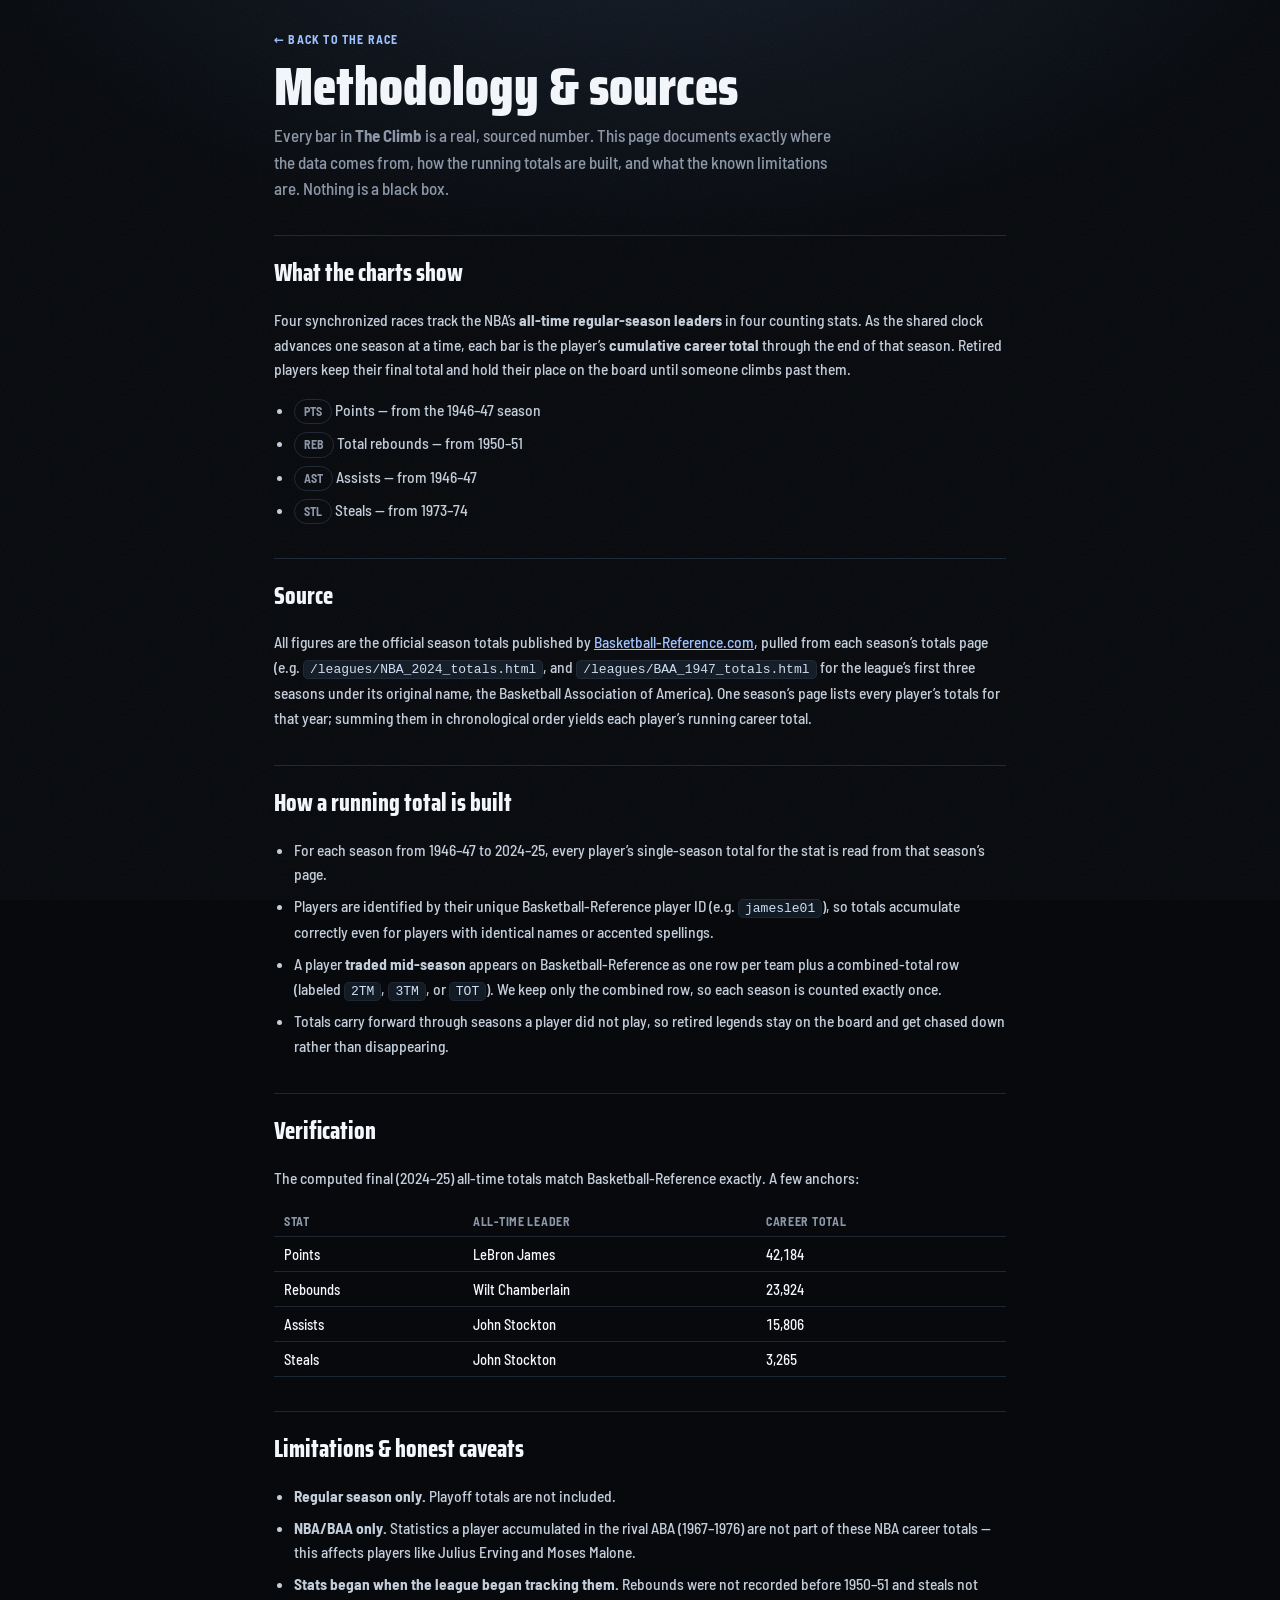
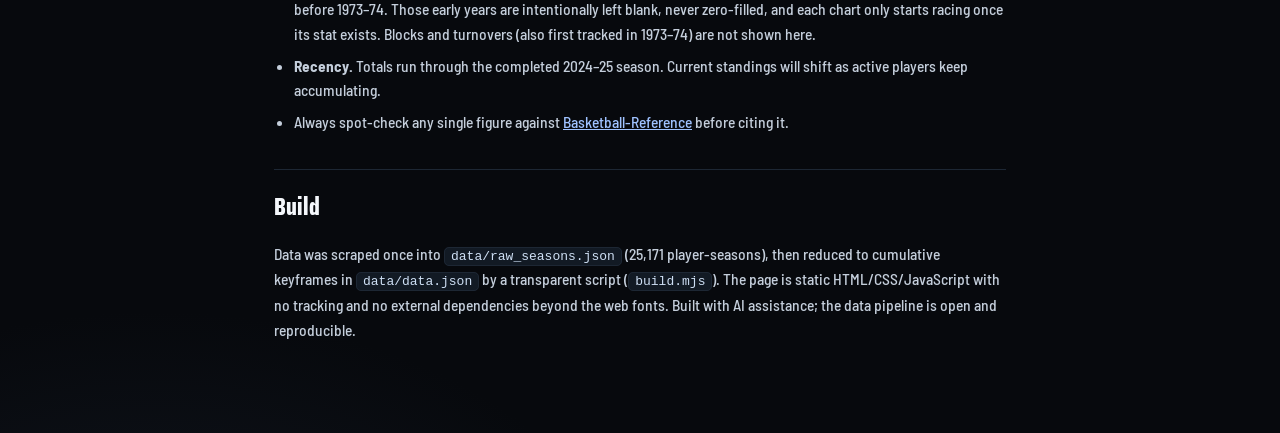
==== methodology.html @ aac30cc6 "The Climb: NBA all-time leaders horserace (points, rebounds, assists, steals)" ====
<!DOCTYPE html>
<html lang="en">
<head>
<meta charset="utf-8">
<meta name="viewport" content="width=device-width, initial-scale=1">
<title>Methodology &middot; The Climb</title>
<link rel="preconnect" href="https://fonts.googleapis.com">
<link rel="preconnect" href="https://fonts.gstatic.com" crossorigin>
<link href="https://fonts.googleapis.com/css2?family=Saira+Condensed:wght@700;800;900&family=Barlow+Semi+Condensed:wght@400;500;600;700&display=swap" rel="stylesheet">
<link rel="stylesheet" href="styles.css">
<style>
  .doc{ max-width:780px; margin:0 auto; padding:28px 24px 80px; }
  .doc h1{ font-family:"Saira Condensed",sans-serif; font-weight:900; font-size:clamp(34px,6vw,54px);
    line-height:.95; margin:6px 0 4px; }
  .doc .lede{ color:var(--ink-dim); font-size:17px; line-height:1.55; margin:10px 0 26px; max-width:62ch; }
  .doc h2{ font-family:"Saira Condensed",sans-serif; font-weight:800; font-size:24px;
    margin:34px 0 10px; padding-top:18px; border-top:1px solid var(--line); }
  .doc p, .doc li{ color:#c4cedb; font-size:15.5px; line-height:1.6; }
  .doc ul{ padding-left:20px; } .doc li{ margin:7px 0; }
  .doc a{ color:#9fc2ff; }
  .doc code{ background:#121a24; border:1px solid var(--line); border-radius:5px; padding:1px 6px;
    font-family:ui-monospace,Menlo,monospace; font-size:13px; color:#cfe0f5; }
  .back{ display:inline-block; margin-bottom:8px; color:var(--ink-dim); text-decoration:none;
    text-transform:uppercase; letter-spacing:.1em; font-size:12px; font-weight:700; }
  .back:hover{ color:var(--ink); }
  table{ border-collapse:collapse; width:100%; margin:12px 0; font-size:14.5px; }
  th,td{ text-align:left; padding:8px 10px; border-bottom:1px solid var(--line); }
  th{ color:var(--ink-dim); font-weight:700; text-transform:uppercase; letter-spacing:.06em; font-size:12px; }
  td:last-child, th:last-child{ font-variant-numeric:tabular-nums; }
  .pill{ display:inline-block; font-weight:700; font-size:12px; padding:2px 9px; border-radius:20px;
    border:1px solid var(--line); color:var(--ink-dim); }
</style>
</head>
<body>
<div class="grain" aria-hidden="true"></div>
<main class="doc">
  <a class="back" href="index.html">&larr; Back to the race</a>
  <h1>Methodology &amp; sources</h1>
  <p class="lede">Every bar in <strong>The Climb</strong> is a real, sourced number. This page documents exactly where the data comes from, how the running totals are built, and what the known limitations are. Nothing is a black box.</p>

  <h2>What the charts show</h2>
  <p>Four synchronized races track the NBA&rsquo;s <strong>all-time regular-season leaders</strong> in four counting stats. As the shared clock advances one season at a time, each bar is the player&rsquo;s <strong>cumulative career total</strong> through the end of that season. Retired players keep their final total and hold their place on the board until someone climbs past them.</p>
  <ul>
    <li><span class="pill">PTS</span> Points &mdash; from the 1946&ndash;47 season</li>
    <li><span class="pill">REB</span> Total rebounds &mdash; from 1950&ndash;51</li>
    <li><span class="pill">AST</span> Assists &mdash; from 1946&ndash;47</li>
    <li><span class="pill">STL</span> Steals &mdash; from 1973&ndash;74</li>
  </ul>

  <h2>Source</h2>
  <p>All figures are the official season totals published by <a href="https://www.basketball-reference.com/" target="_blank" rel="noopener">Basketball-Reference.com</a>, pulled from each season&rsquo;s totals page (e.g. <code>/leagues/NBA_2024_totals.html</code>, and <code>/leagues/BAA_1947_totals.html</code> for the league&rsquo;s first three seasons under its original name, the Basketball Association of America). One season&rsquo;s page lists every player&rsquo;s totals for that year; summing them in chronological order yields each player&rsquo;s running career total.</p>

  <h2>How a running total is built</h2>
  <ul>
    <li>For each season from 1946&ndash;47 to 2024&ndash;25, every player&rsquo;s single-season total for the stat is read from that season&rsquo;s page.</li>
    <li>Players are identified by their unique Basketball-Reference player ID (e.g. <code>jamesle01</code>), so totals accumulate correctly even for players with identical names or accented spellings.</li>
    <li>A player <strong>traded mid-season</strong> appears on Basketball-Reference as one row per team plus a combined-total row (labeled <code>2TM</code>, <code>3TM</code>, or <code>TOT</code>). We keep only the combined row, so each season is counted exactly once.</li>
    <li>Totals carry forward through seasons a player did not play, so retired legends stay on the board and get chased down rather than disappearing.</li>
  </ul>

  <h2>Verification</h2>
  <p>The computed final (2024&ndash;25) all-time totals match Basketball-Reference exactly. A few anchors:</p>
  <table>
    <tr><th>Stat</th><th>All-time leader</th><th>Career total</th></tr>
    <tr><td>Points</td><td>LeBron James</td><td>42,184</td></tr>
    <tr><td>Rebounds</td><td>Wilt Chamberlain</td><td>23,924</td></tr>
    <tr><td>Assists</td><td>John Stockton</td><td>15,806</td></tr>
    <tr><td>Steals</td><td>John Stockton</td><td>3,265</td></tr>
  </table>

  <h2>Limitations &amp; honest caveats</h2>
  <ul>
    <li><strong>Regular season only.</strong> Playoff totals are not included.</li>
    <li><strong>NBA/BAA only.</strong> Statistics a player accumulated in the rival ABA (1967&ndash;1976) are not part of these NBA career totals &mdash; this affects players like Julius Erving and Moses Malone.</li>
    <li><strong>Stats began when the league began tracking them.</strong> Rebounds were not recorded before 1950&ndash;51 and steals not before 1973&ndash;74. Those early years are intentionally left blank, never zero-filled, and each chart only starts racing once its stat exists. Blocks and turnovers (also first tracked in 1973&ndash;74) are not shown here.</li>
    <li><strong>Recency.</strong> Totals run through the completed 2024&ndash;25 season. Current standings will shift as active players keep accumulating.</li>
    <li>Always spot-check any single figure against <a href="https://www.basketball-reference.com/" target="_blank" rel="noopener">Basketball-Reference</a> before citing it.</li>
  </ul>

  <h2>Build</h2>
  <p>Data was scraped once into <code>data/raw_seasons.json</code> (25,171 player-seasons), then reduced to cumulative keyframes in <code>data/data.json</code> by a transparent script (<code>build.mjs</code>). The page is static HTML/CSS/JavaScript with no tracking and no external dependencies beyond the web fonts. Built with AI assistance; the data pipeline is open and reproducible.</p>
</main>
</body>
</html>
---- styles.css ----
/* ============================================================
   THE CLIMB — NBA all-time leaders race
   Aesthetic: late-night broadcast / arena jumbotron.
   Near-black court, LED scanlines, condensed scoreboard numerals,
   a giant shot-clock YEAR driving four synchronized races.
   ============================================================ */

:root{
  --bg:        #07090d;
  --bg-2:      #0c1016;
  --panel:     #0f141c;
  --panel-2:   #131a24;
  --line:      #1d2734;
  --ink:       #f4f7fb;
  --ink-dim:   #8b97a8;
  --ink-faint: #54606f;

  --pts: #ffb01f;
  --trb: #a06bff;
  --ast: #2fd4c8;
  --stl: #ff5470;

  --row-h: 30px;
  --maxw: 1480px;
}

*{ box-sizing:border-box; }
html,body{ margin:0; padding:0; }
body{
  background:
    radial-gradient(1200px 700px at 50% -8%, #15202e 0%, rgba(21,32,46,0) 60%),
    radial-gradient(900px 600px at 12% 110%, #11161f 0%, rgba(17,22,31,0) 55%),
    var(--bg);
  color:var(--ink);
  font-family:"Barlow Semi Condensed", system-ui, sans-serif;
  font-weight:500;
  min-height:100vh;
  overflow-x:hidden;
  -webkit-font-smoothing:antialiased;
}

/* atmosphere overlays */
.grain{
  position:fixed; inset:0; z-index:9999; pointer-events:none; opacity:.05;
  background-image:url("data:image/svg+xml,%3Csvg xmlns='http://www.w3.org/2000/svg' width='160' height='160'%3E%3Cfilter id='n'%3E%3CfeTurbulence type='fractalNoise' baseFrequency='0.85' numOctaves='2'/%3E%3C/filter%3E%3Crect width='100%25' height='100%25' filter='url(%23n)'/%3E%3C/svg%3E");
}
.scan{
  position:fixed; inset:0; z-index:9998; pointer-events:none; opacity:.35;
  background:repeating-linear-gradient(0deg, rgba(0,0,0,0) 0 2px, rgba(0,0,0,.18) 2px 3px);
  mix-blend-mode:multiply;
}

/* ---------- top bar ---------- */
.topbar{
  max-width:var(--maxw); margin:0 auto; padding:22px 24px 6px;
  display:flex; align-items:flex-end; justify-content:space-between; gap:16px;
}
.brand{ display:flex; flex-direction:column; line-height:1; }
.brand-mark{
  font-family:"Saira Condensed", sans-serif; font-weight:900;
  font-size:clamp(26px, 3.6vw, 46px); letter-spacing:.01em;
  background:linear-gradient(180deg,#fff 0%, #c6d0dd 100%);
  -webkit-background-clip:text; background-clip:text; color:transparent;
  text-shadow:0 1px 0 rgba(0,0,0,.4);
}
.brand-sub{
  margin-top:6px; color:var(--ink-dim); font-weight:600;
  text-transform:uppercase; letter-spacing:.18em; font-size:11px;
}
.topbar-right{ display:flex; align-items:center; gap:14px; }
.source{
  color:var(--ink-dim); text-decoration:none; font-weight:600; font-size:13px;
  text-transform:uppercase; letter-spacing:.08em; border-bottom:1px solid transparent;
}
.source:hover{ color:var(--ink); border-color:var(--ink-faint); }
.ai-caution{
  font-family:inherit; cursor:pointer; font-weight:700; font-size:12px;
  text-transform:uppercase; letter-spacing:.08em;
  color:#ffd9c2; background:#5a1d12; border:1px solid #7a2b18;
  padding:7px 12px; border-radius:6px;
}
.ai-caution:hover{ background:#6d2416; }

/* ---------- shot-clock ---------- */
.clock{
  max-width:var(--maxw); margin:10px auto 4px; padding:6px 24px 14px;
  display:flex; align-items:center; gap:20px; flex-wrap:wrap; justify-content:center;
}
.transport{
  font-family:inherit; cursor:pointer; color:var(--ink);
  width:46px; height:46px; border-radius:50%;
  background:var(--panel-2); border:1px solid var(--line);
  font-size:15px; display:flex; align-items:center; justify-content:center;
  flex:0 0 auto; transition:background .15s, border-color .15s, transform .1s;
}
.transport:hover{ background:#1a2330; border-color:#2b3a4d; }
.transport:active{ transform:scale(.93); }
.play{ width:54px; height:54px; font-size:14px; letter-spacing:-2px; }

.year-wrap{ display:flex; flex-direction:column; align-items:center; min-width:min(560px,86vw); }
.season{
  font-family:"Saira Condensed",sans-serif; font-weight:700; color:var(--ink-dim);
  letter-spacing:.32em; font-size:14px; text-transform:uppercase; margin-bottom:-4px;
}
.year{
  font-family:"Saira Condensed",sans-serif; font-weight:900;
  font-size:clamp(64px, 11vw, 128px); line-height:.9; letter-spacing:.01em;
  font-variant-numeric:tabular-nums;
  color:#fff;
  text-shadow:0 0 28px rgba(120,170,255,.18), 0 2px 0 rgba(0,0,0,.5);
}
.scrub{
  -webkit-appearance:none; appearance:none; width:100%; height:6px; margin-top:14px;
  background:var(--line); border-radius:6px; cursor:pointer; outline:none;
}
.scrub::-webkit-slider-thumb{
  -webkit-appearance:none; width:18px; height:18px; border-radius:50%;
  background:#fff; border:3px solid #2b3a4d; box-shadow:0 0 12px rgba(120,170,255,.4); cursor:grab;
}
.scrub::-moz-range-thumb{
  width:18px; height:18px; border-radius:50%; background:#fff; border:3px solid #2b3a4d; cursor:grab;
}

.speeds{ display:flex; gap:6px; }
.speed{
  font-family:inherit; cursor:pointer; font-weight:700; font-size:14px;
  color:var(--ink-dim); background:var(--panel); border:1px solid var(--line);
  padding:9px 12px; border-radius:7px; min-width:46px; transition:.15s;
}
.speed:hover{ color:var(--ink); }
.speed.is-active{ color:#0b0e13; background:var(--ink); border-color:var(--ink); }

/* ---------- grid of races ---------- */
.grid{
  max-width:var(--maxw); margin:14px auto 0; padding:0 24px;
  display:grid; grid-template-columns:1fr 1fr; gap:18px;
}
.card{
  position:relative; background:linear-gradient(180deg,var(--panel) 0%, var(--bg-2) 100%);
  border:1px solid var(--line); border-radius:14px; padding:16px 18px 18px;
  overflow:hidden; opacity:0; transform:translateY(14px);
  animation:rise .6s cubic-bezier(.2,.7,.2,1) forwards;
}
.card::before{ /* accent glow top-left */
  content:""; position:absolute; left:-40px; top:-50px; width:220px; height:160px;
  background:radial-gradient(closest-side, var(--accent) 0%, transparent 70%);
  opacity:.14; pointer-events:none;
}
.card:nth-child(1){ animation-delay:.05s; }
.card:nth-child(2){ animation-delay:.12s; }
.card:nth-child(3){ animation-delay:.19s; }
.card:nth-child(4){ animation-delay:.26s; }
@keyframes rise{ to{ opacity:1; transform:none; } }

.card-head{ display:flex; align-items:baseline; justify-content:space-between; gap:12px; margin-bottom:12px; }
.card-title{ display:flex; align-items:baseline; gap:10px; }
.card-short{
  font-family:"Saira Condensed",sans-serif; font-weight:900; font-size:30px; line-height:1;
  color:var(--accent); letter-spacing:.02em;
}
.card-label{
  font-weight:700; text-transform:uppercase; letter-spacing:.16em; font-size:12px; color:var(--ink-dim);
}
.card-leader{ text-align:right; line-height:1.05; max-width:55%; }
.leader-name{ font-weight:700; font-size:14px; color:var(--ink); white-space:nowrap; overflow:hidden; text-overflow:ellipsis; }
.leader-tag{ font-size:10px; text-transform:uppercase; letter-spacing:.14em; color:var(--ink-faint); }

.race{ position:relative; width:100%; }

/* a single racing bar — 3-col grid: rank | bar-area | value column */
.bar{
  position:absolute; left:0; top:0; height:calc(var(--row-h) - 6px);
  width:100%; display:grid; grid-template-columns:20px 1fr 58px;
  align-items:center; gap:8px; will-change:transform; contain:layout style;
}
.bar-rank{
  font-family:"Saira Condensed",sans-serif; font-weight:800; font-size:13px;
  color:var(--ink-faint); text-align:right;
}
.bar-area{ position:relative; height:100%; }
.bar-track{ position:absolute; left:0; top:0; height:100%; width:var(--w,2%); min-width:2px;
  border-radius:4px;
  background:linear-gradient(90deg, color-mix(in srgb, var(--c) 82%, #000) 0%, var(--c) 100%);
  box-shadow:inset 0 0 0 1px rgba(255,255,255,.08); }
.bar-name{
  position:absolute; left:10px; top:50%; transform:translateY(-50%);
  font-weight:700; font-size:13.5px; color:#0a0d12; white-space:nowrap;
  text-shadow:0 1px 0 rgba(255,255,255,.22); pointer-events:none;
  max-width:calc(100% - 16px); overflow:hidden; text-overflow:ellipsis;
}
.bar-name.outside{ left:calc(var(--w,2%) + 8px); color:var(--ink); text-shadow:none; }
.bar-val{
  font-family:"Saira Condensed",sans-serif; font-weight:800; font-size:13.5px;
  color:var(--ink); font-variant-numeric:tabular-nums; white-space:nowrap; text-align:right;
}

/* pre-tracking overlay (steals/rebounds before they were recorded) */
.gate{
  position:absolute; inset:0; display:flex; flex-direction:column; align-items:center; justify-content:center;
  text-align:center; gap:8px; background:linear-gradient(180deg, rgba(10,13,18,.4), rgba(10,13,18,.75));
  border-radius:10px; backdrop-filter:blur(2px); padding:20px;
}
.gate[hidden]{ display:none; }
.gate-stat{ font-family:"Saira Condensed",sans-serif; font-weight:900; font-size:40px; color:var(--accent); line-height:1; }
.gate-msg{ color:var(--ink-dim); font-weight:600; max-width:280px; font-size:14px; }

/* ---------- footer ---------- */
.footnote{ max-width:var(--maxw); margin:26px auto 40px; padding:0 24px; color:var(--ink-dim); }
.footnote p{ margin:6px 0; font-size:13.5px; line-height:1.5; max-width:760px; }
.footnote strong{ color:var(--ink); }
.footnote .src{ color:var(--ink-faint); font-size:12.5px; }
.footnote a{ color:var(--ink-dim); }

/* ---------- AI caution popover ---------- */
.caution-pop{ position:fixed; inset:0; z-index:10000; display:flex; align-items:center; justify-content:center;
  background:rgba(4,6,9,.7); backdrop-filter:blur(3px); padding:20px; }
.caution-pop[hidden]{ display:none; }
.caution-card{ position:relative; max-width:560px; width:100%; background:#0d1a2b; border:1px solid #1c3350;
  border-radius:14px; padding:26px 28px; color:#dfe8f3; box-shadow:0 30px 80px rgba(0,0,0,.6); }
.caution-card h2{ font-family:"Saira Condensed",sans-serif; font-weight:800; font-size:22px; margin:0 0 14px; }
.caution-card ul{ margin:0; padding-left:18px; }
.caution-card li{ margin:8px 0; font-size:14px; line-height:1.5; }
.caution-foot{ margin-top:16px; font-size:13px; color:#9fb3cc; }
.caution-foot a{ color:#7fb0ff; }
.caution-close{ position:absolute; top:12px; right:14px; background:none; border:none; color:#7e93ad;
  font-size:26px; cursor:pointer; line-height:1; }
.caution-close:hover{ color:#fff; }

/* ---------- responsive ---------- */
@media (max-width: 920px){
  .grid{ grid-template-columns:1fr; }
  .year{ font-size:clamp(56px,18vw,96px); }
  .topbar{ flex-direction:column; align-items:flex-start; gap:10px; }
}
@media (prefers-reduced-motion: reduce){
  .card{ animation:none; opacity:1; transform:none; }
}
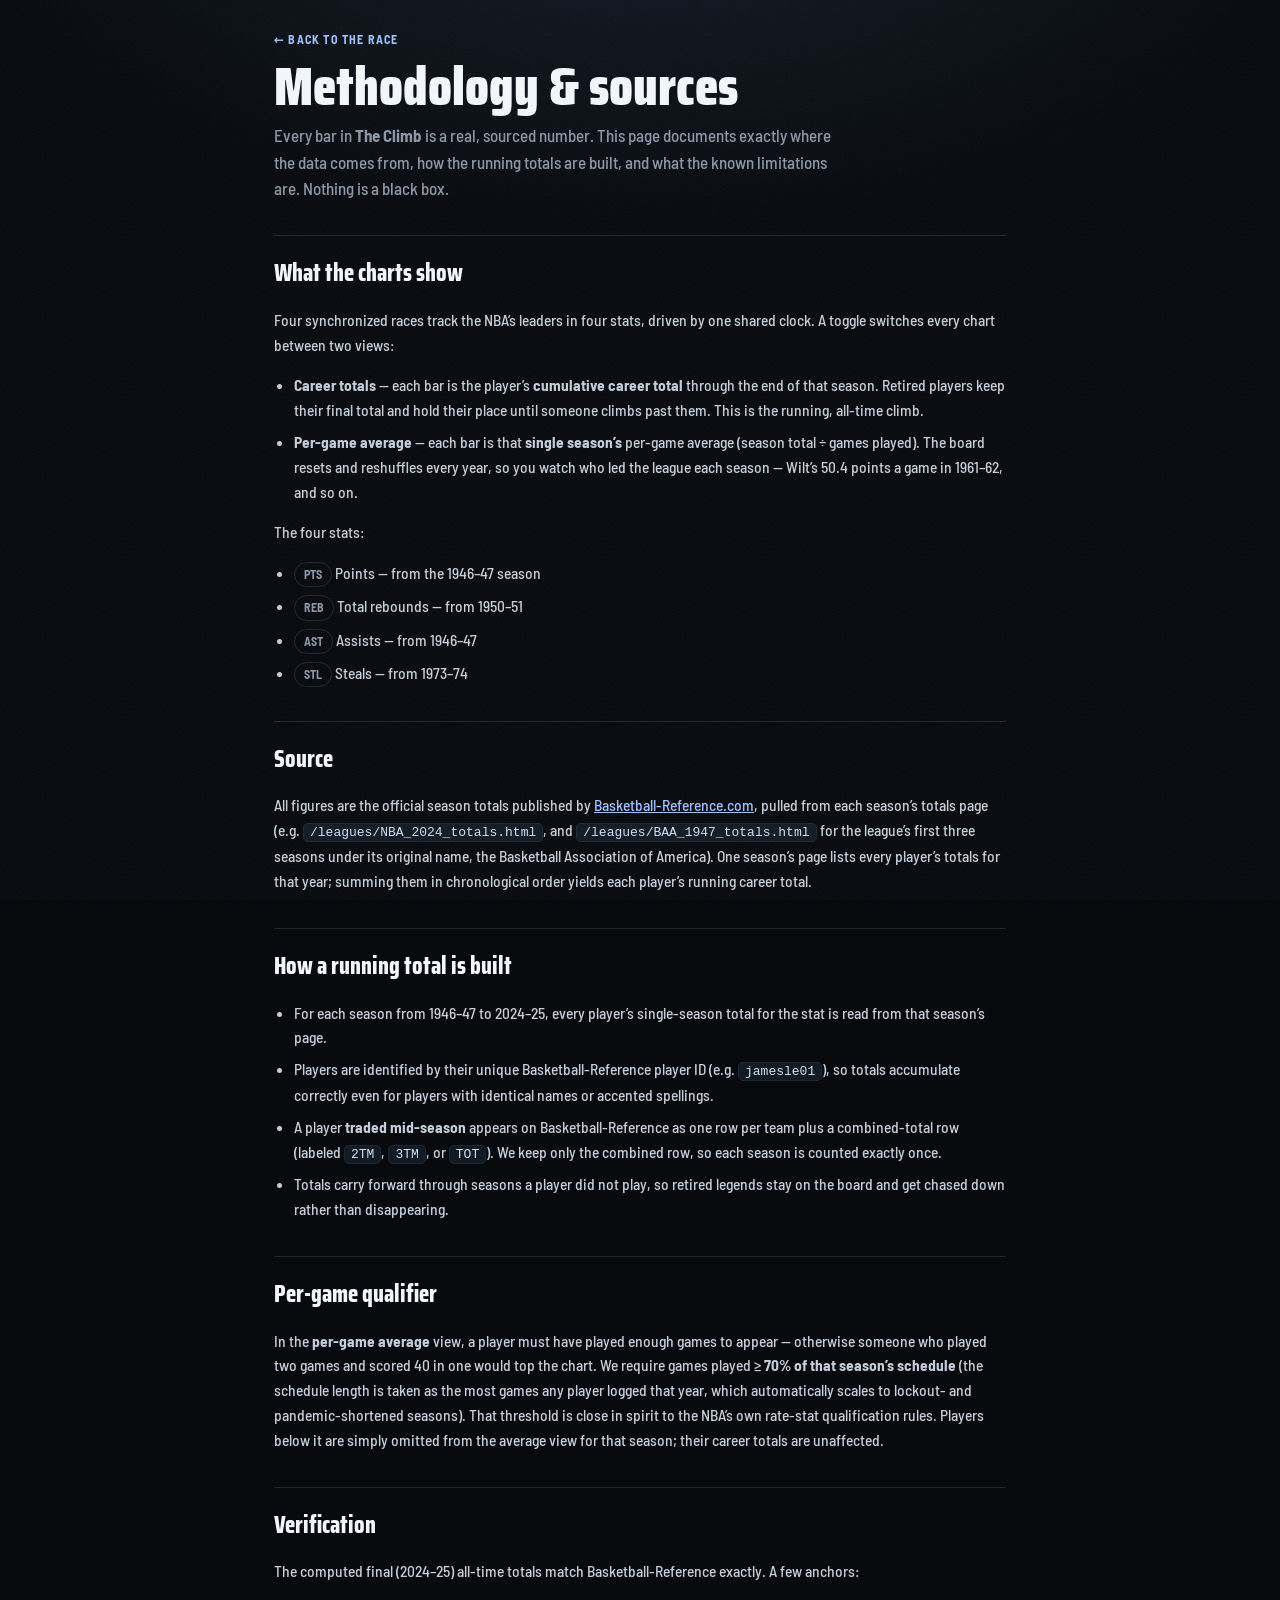
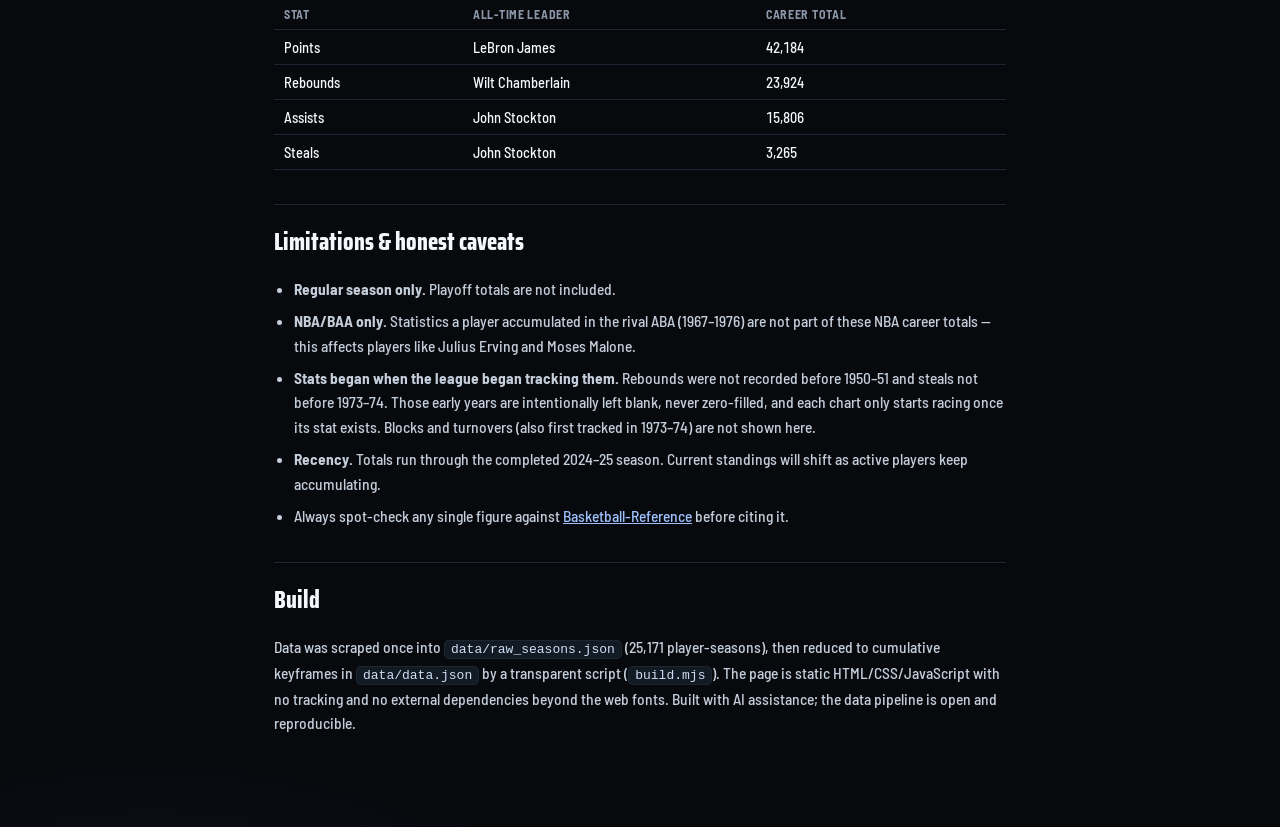
==== commit fb579c1c: "Add Career totals / Per-game average toggle (re-scrape adds games played; per-game shows real season" ====
--- a/methodology.html
+++ b/methodology.html
@@ -39,7 +39,12 @@
   <p class="lede">Every bar in <strong>The Climb</strong> is a real, sourced number. This page documents exactly where the data comes from, how the running totals are built, and what the known limitations are. Nothing is a black box.</p>
 
   <h2>What the charts show</h2>
-  <p>Four synchronized races track the NBA&rsquo;s <strong>all-time regular-season leaders</strong> in four counting stats. As the shared clock advances one season at a time, each bar is the player&rsquo;s <strong>cumulative career total</strong> through the end of that season. Retired players keep their final total and hold their place on the board until someone climbs past them.</p>
+  <p>Four synchronized races track the NBA&rsquo;s leaders in four stats, driven by one shared clock. A toggle switches every chart between two views:</p>
+  <ul>
+    <li><strong>Career totals</strong> &mdash; each bar is the player&rsquo;s <strong>cumulative career total</strong> through the end of that season. Retired players keep their final total and hold their place until someone climbs past them. This is the running, all-time climb.</li>
+    <li><strong>Per-game average</strong> &mdash; each bar is that <strong>single season&rsquo;s</strong> per-game average (season total &divide; games played). The board resets and reshuffles every year, so you watch who led the league each season &mdash; Wilt&rsquo;s 50.4 points a game in 1961&ndash;62, and so on.</li>
+  </ul>
+  <p>The four stats:</p>
   <ul>
     <li><span class="pill">PTS</span> Points &mdash; from the 1946&ndash;47 season</li>
     <li><span class="pill">REB</span> Total rebounds &mdash; from 1950&ndash;51</li>
@@ -57,6 +62,9 @@
     <li>A player <strong>traded mid-season</strong> appears on Basketball-Reference as one row per team plus a combined-total row (labeled <code>2TM</code>, <code>3TM</code>, or <code>TOT</code>). We keep only the combined row, so each season is counted exactly once.</li>
     <li>Totals carry forward through seasons a player did not play, so retired legends stay on the board and get chased down rather than disappearing.</li>
   </ul>
+
+  <h2>Per-game qualifier</h2>
+  <p>In the <strong>per-game average</strong> view, a player must have played enough games to appear &mdash; otherwise someone who played two games and scored 40 in one would top the chart. We require games played &ge; <strong>70% of that season&rsquo;s schedule</strong> (the schedule length is taken as the most games any player logged that year, which automatically scales to lockout- and pandemic-shortened seasons). That threshold is close in spirit to the NBA&rsquo;s own rate-stat qualification rules. Players below it are simply omitted from the average view for that season; their career totals are unaffected.</p>
 
   <h2>Verification</h2>
   <p>The computed final (2024&ndash;25) all-time totals match Basketball-Reference exactly. A few anchors:</p>
--- a/styles.css
+++ b/styles.css
@@ -130,6 +130,26 @@
 .speed:hover{ color:var(--ink); }
 .speed.is-active{ color:#0b0e13; background:var(--ink); border-color:var(--ink); }
 
+/* ---------- mode toggle ---------- */
+.modebar{
+  max-width:var(--maxw); margin:0 auto; padding:4px 24px 6px;
+  display:flex; align-items:center; justify-content:center; gap:16px; flex-wrap:wrap;
+}
+.modebar-label{ text-transform:uppercase; letter-spacing:.18em; font-size:11px; font-weight:700; color:var(--ink-faint); }
+.modebar-hint{ color:var(--ink-dim); font-size:13px; font-weight:600; min-width:230px; }
+.mode-toggle{
+  display:flex; background:var(--panel); border:1px solid var(--line);
+  border-radius:10px; padding:4px; gap:4px;
+}
+.mode{
+  font-family:"Saira Condensed",sans-serif; font-weight:800; cursor:pointer;
+  font-size:15px; letter-spacing:.02em; text-transform:uppercase;
+  color:var(--ink-dim); background:transparent; border:none; padding:9px 18px; border-radius:7px;
+  transition:color .15s, background .15s;
+}
+.mode:hover{ color:var(--ink); }
+.mode.is-active{ color:#0b0e13; background:linear-gradient(180deg,#fff,#d4dde8); box-shadow:0 1px 8px rgba(120,170,255,.18); }
+
 /* ---------- grid of races ---------- */
 .grid{
   max-width:var(--maxw); margin:14px auto 0; padding:0 24px;
@@ -172,6 +192,7 @@
   position:absolute; left:0; top:0; height:calc(var(--row-h) - 6px);
   width:100%; display:grid; grid-template-columns:20px 1fr 58px;
   align-items:center; gap:8px; will-change:transform; contain:layout style;
+  transition:opacity .35s ease;
 }
 .bar-rank{
   font-family:"Saira Condensed",sans-serif; font-weight:800; font-size:13px;
@@ -182,6 +203,9 @@
   border-radius:4px;
   background:linear-gradient(90deg, color-mix(in srgb, var(--c) 82%, #000) 0%, var(--c) 100%);
   box-shadow:inset 0 0 0 1px rgba(255,255,255,.08); }
+/* per-game mode shows discrete season values; CSS-tween the width so bars grow smoothly */
+.race.smooth .bar-track{ transition:width .55s cubic-bezier(.25,.85,.3,1); }
+.race.smooth .bar-name{ transition:left .55s cubic-bezier(.25,.85,.3,1); }
 .bar-name{
   position:absolute; left:10px; top:50%; transform:translateY(-50%);
   font-weight:700; font-size:13.5px; color:#0a0d12; white-space:nowrap;
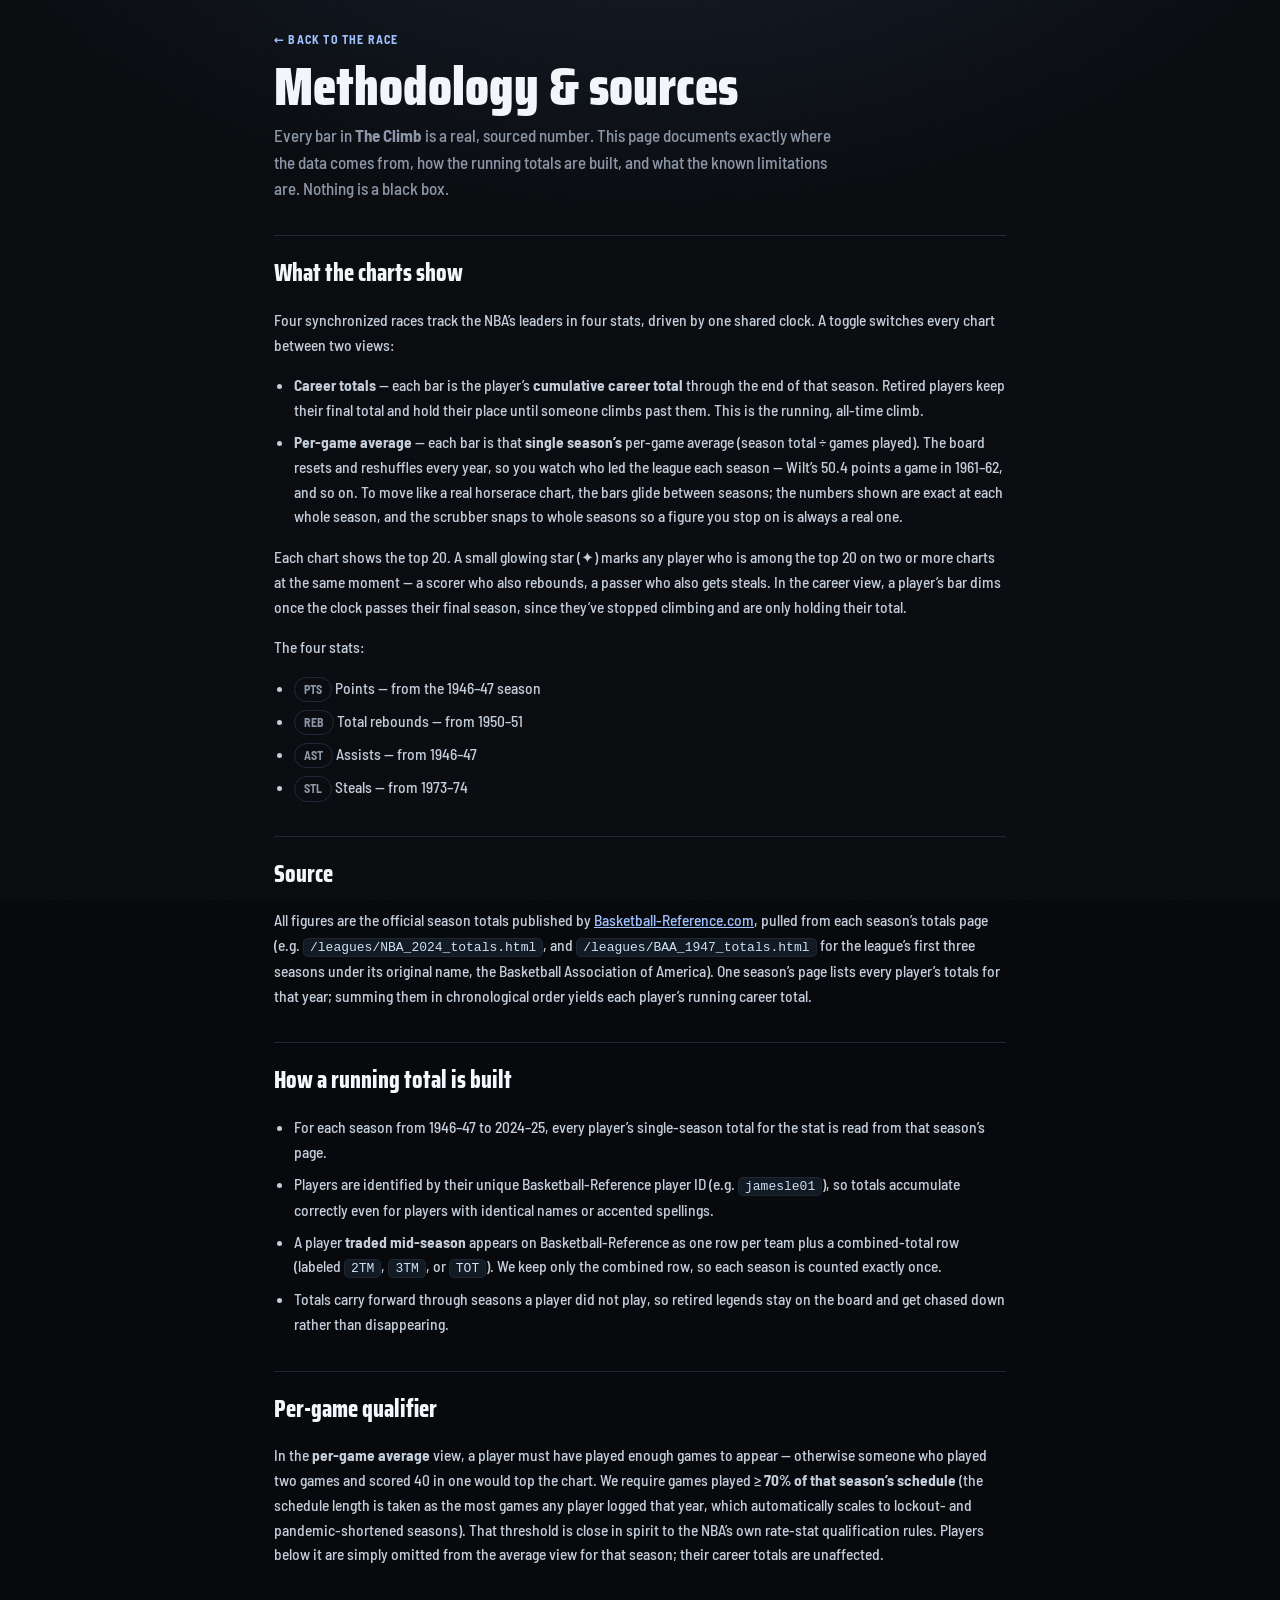
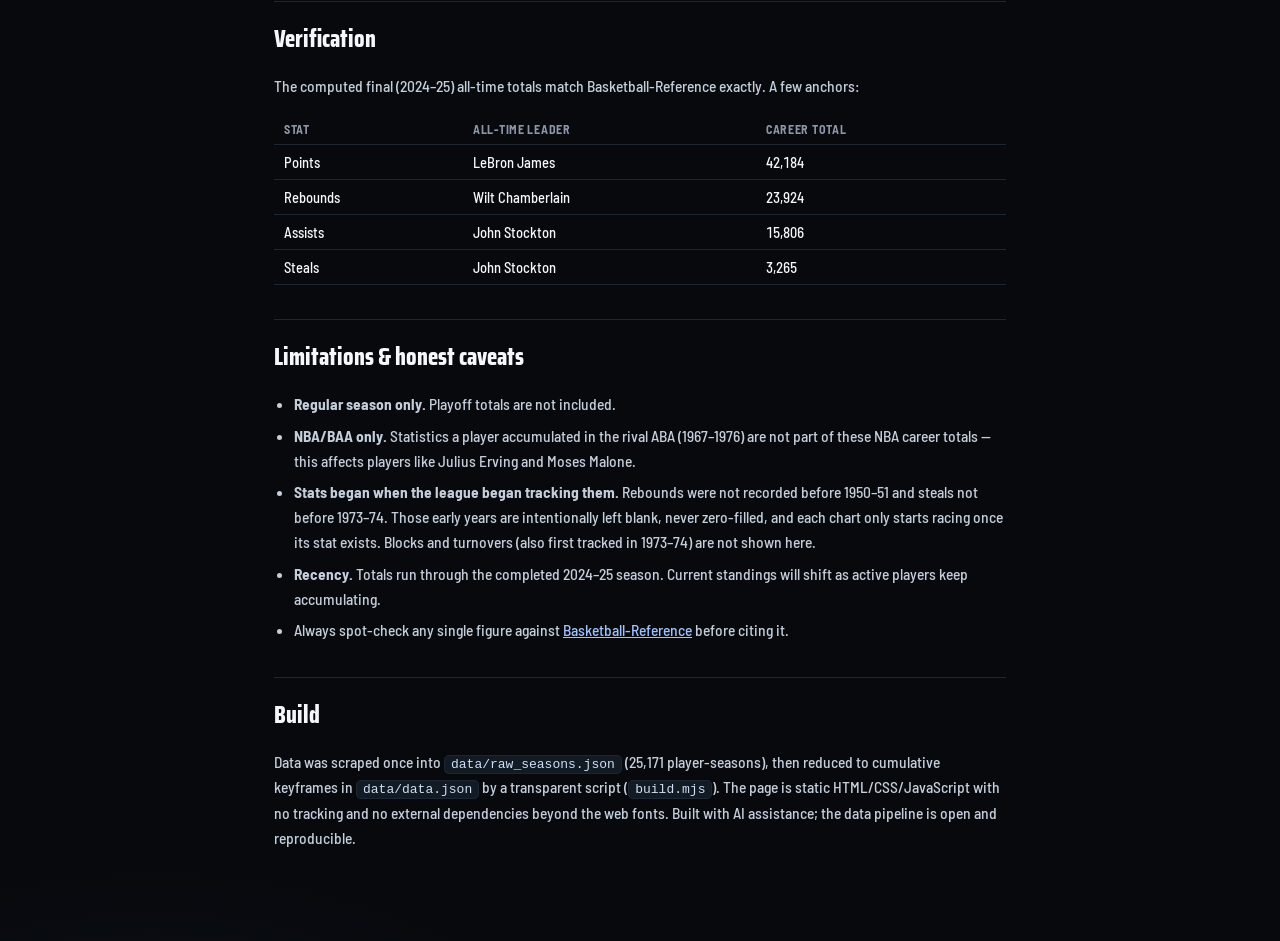
==== commit d8a4c5bb: "Smooth per-game transitions (continuous interpolation, scrub snaps to real seasons); show top 20; ad" ====
--- a/methodology.html
+++ b/methodology.html
@@ -42,8 +42,9 @@
   <p>Four synchronized races track the NBA&rsquo;s leaders in four stats, driven by one shared clock. A toggle switches every chart between two views:</p>
   <ul>
     <li><strong>Career totals</strong> &mdash; each bar is the player&rsquo;s <strong>cumulative career total</strong> through the end of that season. Retired players keep their final total and hold their place until someone climbs past them. This is the running, all-time climb.</li>
-    <li><strong>Per-game average</strong> &mdash; each bar is that <strong>single season&rsquo;s</strong> per-game average (season total &divide; games played). The board resets and reshuffles every year, so you watch who led the league each season &mdash; Wilt&rsquo;s 50.4 points a game in 1961&ndash;62, and so on.</li>
+    <li><strong>Per-game average</strong> &mdash; each bar is that <strong>single season&rsquo;s</strong> per-game average (season total &divide; games played). The board resets and reshuffles every year, so you watch who led the league each season &mdash; Wilt&rsquo;s 50.4 points a game in 1961&ndash;62, and so on. To move like a real horserace chart, the bars glide between seasons; the numbers shown are exact at each whole season, and the scrubber snaps to whole seasons so a figure you stop on is always a real one.</li>
   </ul>
+  <p>Each chart shows the top 20. A small glowing star (&#10022;) marks any player who is among the top 20 on two or more charts at the same moment &mdash; a scorer who also rebounds, a passer who also gets steals. In the career view, a player&rsquo;s bar dims once the clock passes their final season, since they&rsquo;ve stopped climbing and are only holding their total.</p>
   <p>The four stats:</p>
   <ul>
     <li><span class="pill">PTS</span> Points &mdash; from the 1946&ndash;47 season</li>
--- a/styles.css
+++ b/styles.css
@@ -20,7 +20,7 @@
   --ast: #2fd4c8;
   --stl: #ff5470;
 
-  --row-h: 30px;
+  --row-h: 28px;
   --maxw: 1480px;
 }
 
@@ -150,6 +150,17 @@
 .mode:hover{ color:var(--ink); }
 .mode.is-active{ color:#0b0e13; background:linear-gradient(180deg,#fff,#d4dde8); box-shadow:0 1px 8px rgba(120,170,255,.18); }
 
+/* ---------- legend ---------- */
+.legend{
+  max-width:var(--maxw); margin:2px auto 0; padding:6px 24px 0;
+  display:flex; align-items:center; justify-content:center; gap:22px; flex-wrap:wrap;
+}
+.legend-item{ display:inline-flex; align-items:center; gap:8px; color:var(--ink-dim); font-size:12.5px; font-weight:600; }
+.legend-star{ color:#fff; font-size:13px; text-shadow:0 0 7px #fff, 0 0 12px #7fb0ff; }
+.legend-fade{ width:26px; height:11px; border-radius:3px; display:inline-block;
+  background:linear-gradient(90deg,#3a4760,#9aa7bd); opacity:.5; }
+@media (max-width:560px){ .legend{ gap:14px; } .legend-item{ font-size:11.5px; } }
+
 /* ---------- grid of races ---------- */
 .grid{
   max-width:var(--maxw); margin:14px auto 0; padding:0 24px;
@@ -203,9 +214,32 @@
   border-radius:4px;
   background:linear-gradient(90deg, color-mix(in srgb, var(--c) 82%, #000) 0%, var(--c) 100%);
   box-shadow:inset 0 0 0 1px rgba(255,255,255,.08); }
-/* per-game mode shows discrete season values; CSS-tween the width so bars grow smoothly */
-.race.smooth .bar-track{ transition:width .55s cubic-bezier(.25,.85,.3,1); }
-.race.smooth .bar-name{ transition:left .55s cubic-bezier(.25,.85,.3,1); }
+/* retired players (cumulative view): dimmed + slightly desaturated as they hold their total */
+.bar.retired .bar-track{ filter:saturate(.65); }
+
+/* two-way highlight: a player sitting on 2+ charts at once gets a twinned glow
+   (same on every board they're on) plus a small star riding the bar tip */
+.bar-flag{
+  position:absolute; right:6px; top:50%; z-index:3; pointer-events:none;
+  font-size:12px; line-height:1; color:#fff; opacity:0;
+  transform:translateY(-50%) scale(.4);
+  text-shadow:0 0 7px #fff, 0 0 13px var(--c);
+  transition:opacity .35s ease, transform .35s ease;
+}
+.bar.multi .bar-flag{ opacity:.95; animation:flag-twinkle 2.4s ease-in-out infinite; }
+.bar.multi .bar-track{ animation:multi-pulse 2.4s ease-in-out infinite; }
+@keyframes multi-pulse{
+  0%,100%{ box-shadow:inset 0 0 0 1px rgba(255,255,255,.30), 0 0 9px -4px var(--c); }
+  50%    { box-shadow:inset 0 0 0 1px rgba(255,255,255,.70), 0 0 20px -2px var(--c); }
+}
+@keyframes flag-twinkle{
+  0%,100%{ opacity:.65; transform:translateY(-50%) scale(.9)  rotate(0deg); }
+  50%    { opacity:1;   transform:translateY(-50%) scale(1.1) rotate(90deg); }
+}
+@media (prefers-reduced-motion: reduce){
+  .bar.multi .bar-flag, .bar.multi .bar-track{ animation:none; }
+  .bar.multi .bar-track{ box-shadow:inset 0 0 0 1px rgba(255,255,255,.6), 0 0 14px -3px var(--c); }
+}
 .bar-name{
   position:absolute; left:10px; top:50%; transform:translateY(-50%);
   font-weight:700; font-size:13.5px; color:#0a0d12; white-space:nowrap;
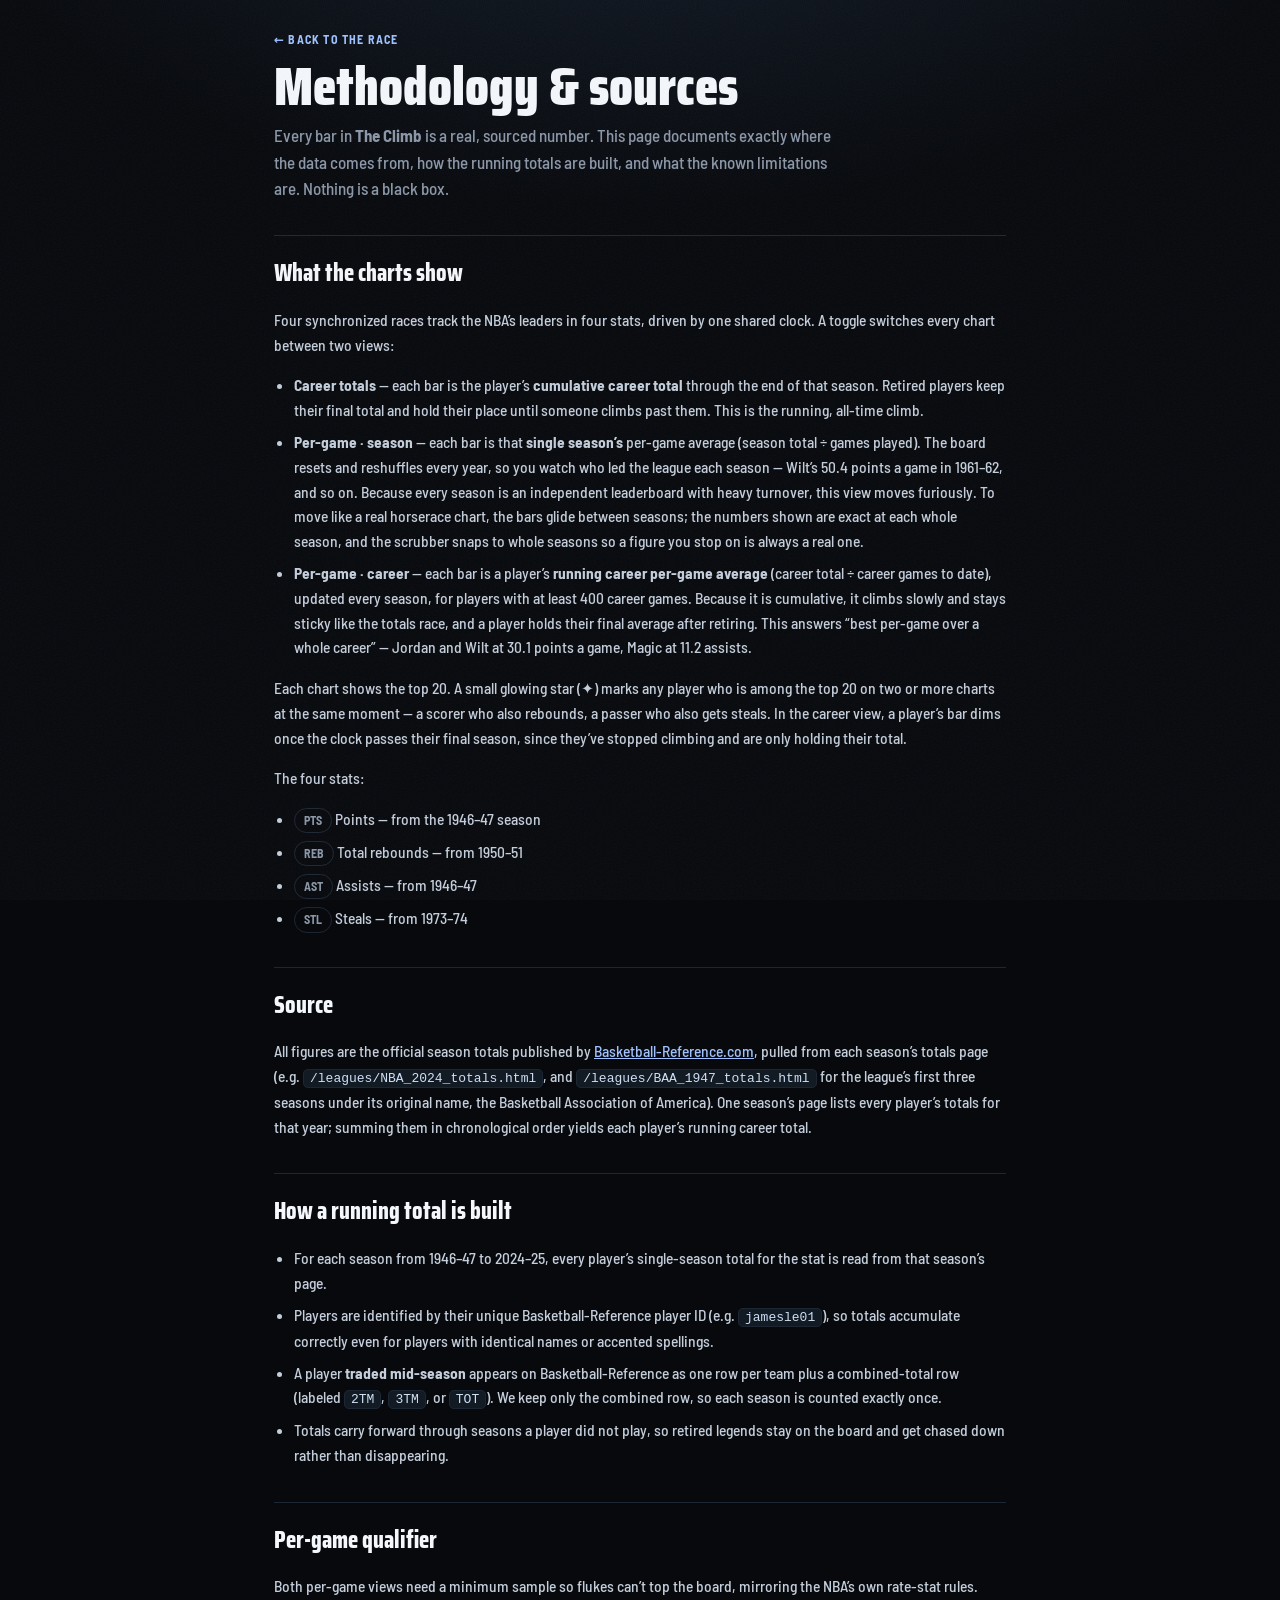
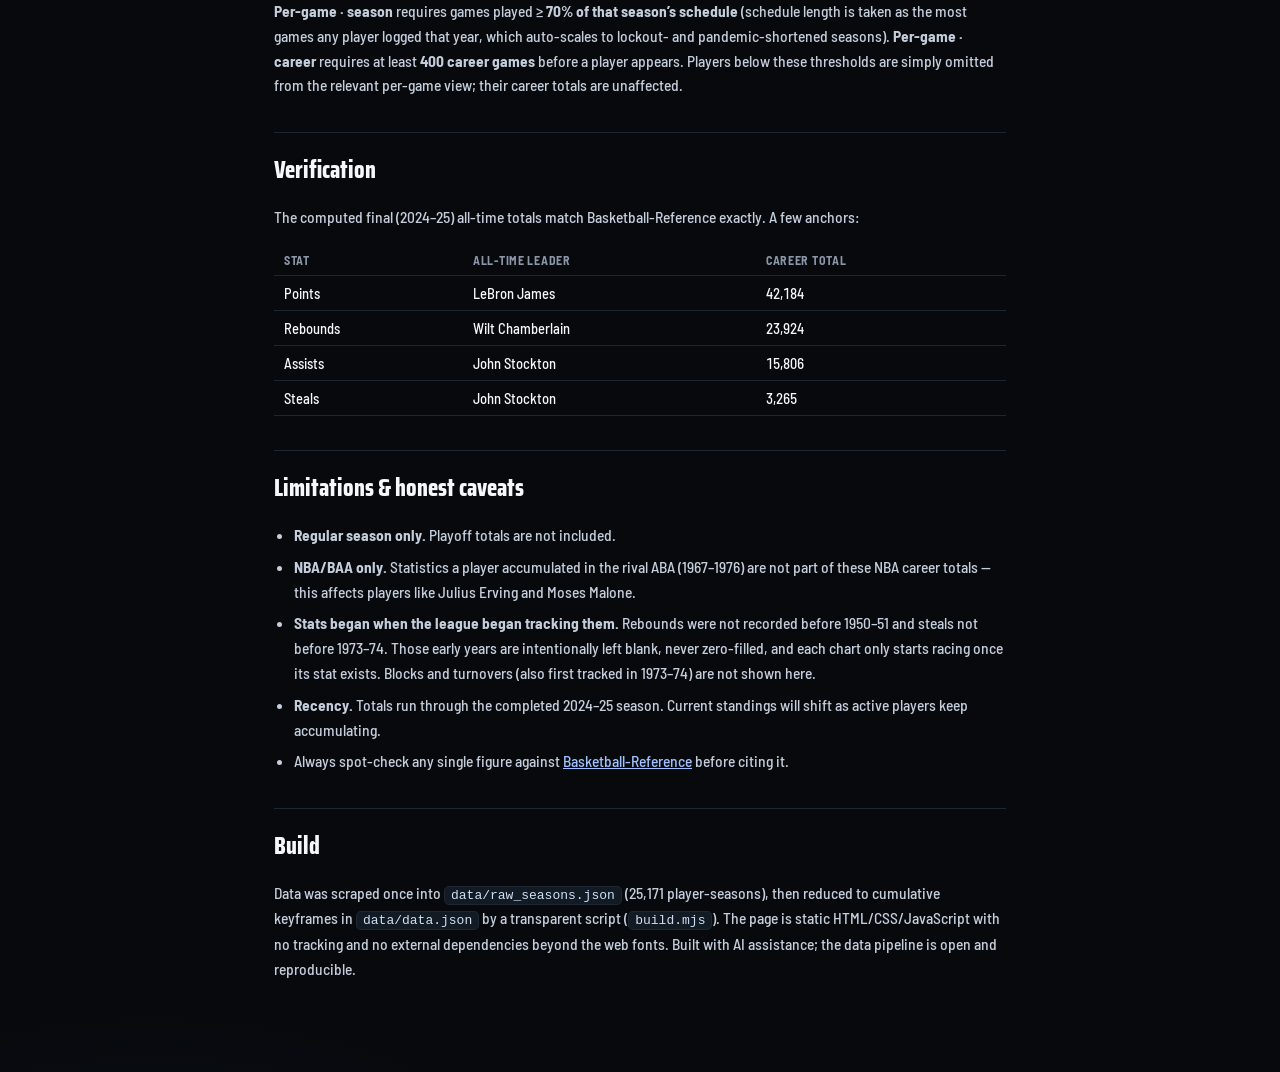
==== commit 8675affc: "Add 'Per-game · career' mode: running career per-game average (cumulative, calm). 2dp tie-breaking; " ====
--- a/methodology.html
+++ b/methodology.html
@@ -42,7 +42,8 @@
   <p>Four synchronized races track the NBA&rsquo;s leaders in four stats, driven by one shared clock. A toggle switches every chart between two views:</p>
   <ul>
     <li><strong>Career totals</strong> &mdash; each bar is the player&rsquo;s <strong>cumulative career total</strong> through the end of that season. Retired players keep their final total and hold their place until someone climbs past them. This is the running, all-time climb.</li>
-    <li><strong>Per-game average</strong> &mdash; each bar is that <strong>single season&rsquo;s</strong> per-game average (season total &divide; games played). The board resets and reshuffles every year, so you watch who led the league each season &mdash; Wilt&rsquo;s 50.4 points a game in 1961&ndash;62, and so on. To move like a real horserace chart, the bars glide between seasons; the numbers shown are exact at each whole season, and the scrubber snaps to whole seasons so a figure you stop on is always a real one.</li>
+    <li><strong>Per-game &middot; season</strong> &mdash; each bar is that <strong>single season&rsquo;s</strong> per-game average (season total &divide; games played). The board resets and reshuffles every year, so you watch who led the league each season &mdash; Wilt&rsquo;s 50.4 points a game in 1961&ndash;62, and so on. Because every season is an independent leaderboard with heavy turnover, this view moves furiously. To move like a real horserace chart, the bars glide between seasons; the numbers shown are exact at each whole season, and the scrubber snaps to whole seasons so a figure you stop on is always a real one.</li>
+    <li><strong>Per-game &middot; career</strong> &mdash; each bar is a player&rsquo;s <strong>running career per-game average</strong> (career total &divide; career games to date), updated every season, for players with at least 400 career games. Because it is cumulative, it climbs slowly and stays sticky like the totals race, and a player holds their final average after retiring. This answers &ldquo;best per-game over a whole career&rdquo; &mdash; Jordan and Wilt at 30.1 points a game, Magic at 11.2 assists.</li>
   </ul>
   <p>Each chart shows the top 20. A small glowing star (&#10022;) marks any player who is among the top 20 on two or more charts at the same moment &mdash; a scorer who also rebounds, a passer who also gets steals. In the career view, a player&rsquo;s bar dims once the clock passes their final season, since they&rsquo;ve stopped climbing and are only holding their total.</p>
   <p>The four stats:</p>
@@ -65,7 +66,7 @@
   </ul>
 
   <h2>Per-game qualifier</h2>
-  <p>In the <strong>per-game average</strong> view, a player must have played enough games to appear &mdash; otherwise someone who played two games and scored 40 in one would top the chart. We require games played &ge; <strong>70% of that season&rsquo;s schedule</strong> (the schedule length is taken as the most games any player logged that year, which automatically scales to lockout- and pandemic-shortened seasons). That threshold is close in spirit to the NBA&rsquo;s own rate-stat qualification rules. Players below it are simply omitted from the average view for that season; their career totals are unaffected.</p>
+  <p>Both per-game views need a minimum sample so flukes can&rsquo;t top the board, mirroring the NBA&rsquo;s own rate-stat rules. <strong>Per-game &middot; season</strong> requires games played &ge; <strong>70% of that season&rsquo;s schedule</strong> (schedule length is taken as the most games any player logged that year, which auto-scales to lockout- and pandemic-shortened seasons). <strong>Per-game &middot; career</strong> requires at least <strong>400 career games</strong> before a player appears. Players below these thresholds are simply omitted from the relevant per-game view; their career totals are unaffected.</p>
 
   <h2>Verification</h2>
   <p>The computed final (2024&ndash;25) all-time totals match Basketball-Reference exactly. A few anchors:</p>
--- a/styles.css
+++ b/styles.css
@@ -138,14 +138,14 @@
 .modebar-label{ text-transform:uppercase; letter-spacing:.18em; font-size:11px; font-weight:700; color:var(--ink-faint); }
 .modebar-hint{ color:var(--ink-dim); font-size:13px; font-weight:600; min-width:230px; }
 .mode-toggle{
-  display:flex; background:var(--panel); border:1px solid var(--line);
-  border-radius:10px; padding:4px; gap:4px;
+  display:flex; flex-wrap:wrap; justify-content:center; background:var(--panel);
+  border:1px solid var(--line); border-radius:10px; padding:4px; gap:4px;
 }
 .mode{
   font-family:"Saira Condensed",sans-serif; font-weight:800; cursor:pointer;
-  font-size:15px; letter-spacing:.02em; text-transform:uppercase;
-  color:var(--ink-dim); background:transparent; border:none; padding:9px 18px; border-radius:7px;
-  transition:color .15s, background .15s;
+  font-size:14.5px; letter-spacing:.02em; text-transform:uppercase;
+  color:var(--ink-dim); background:transparent; border:none; padding:9px 15px; border-radius:7px;
+  transition:color .15s, background .15s; white-space:nowrap;
 }
 .mode:hover{ color:var(--ink); }
 .mode.is-active{ color:#0b0e13; background:linear-gradient(180deg,#fff,#d4dde8); box-shadow:0 1px 8px rgba(120,170,255,.18); }
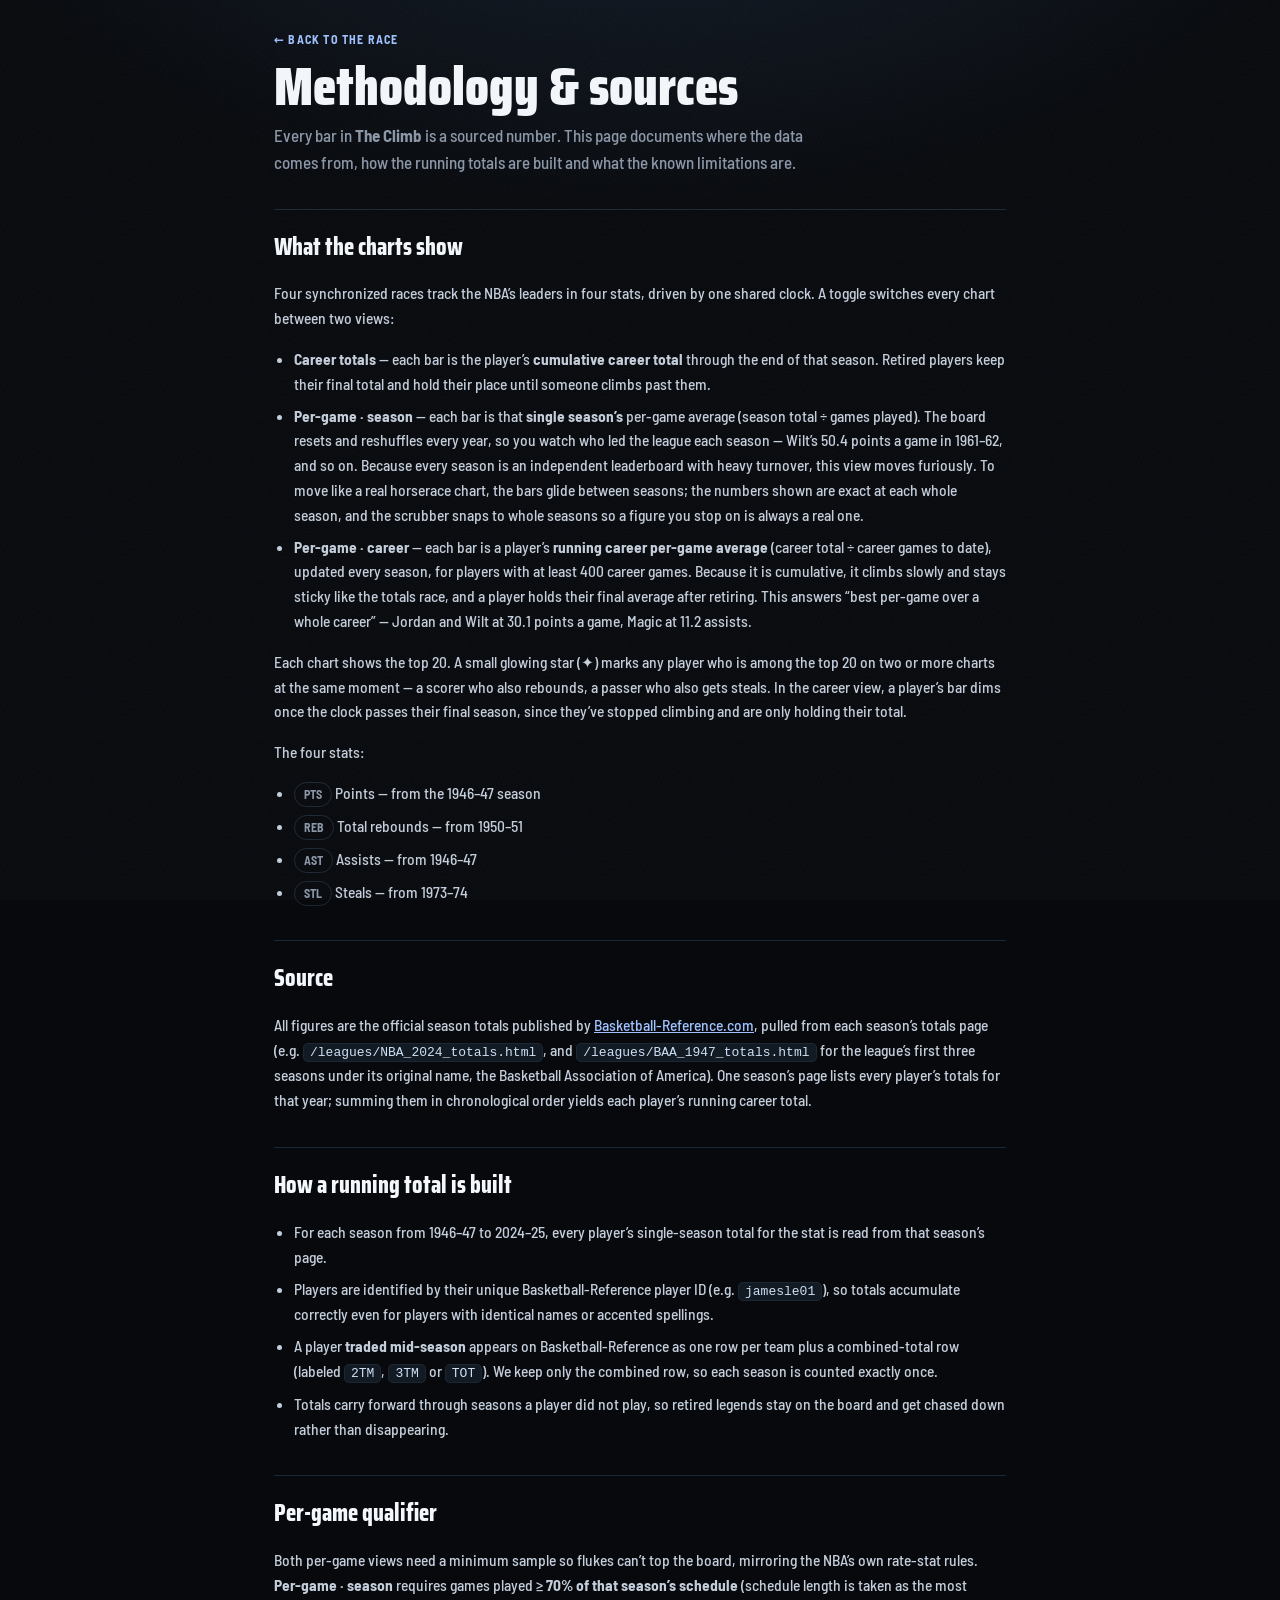
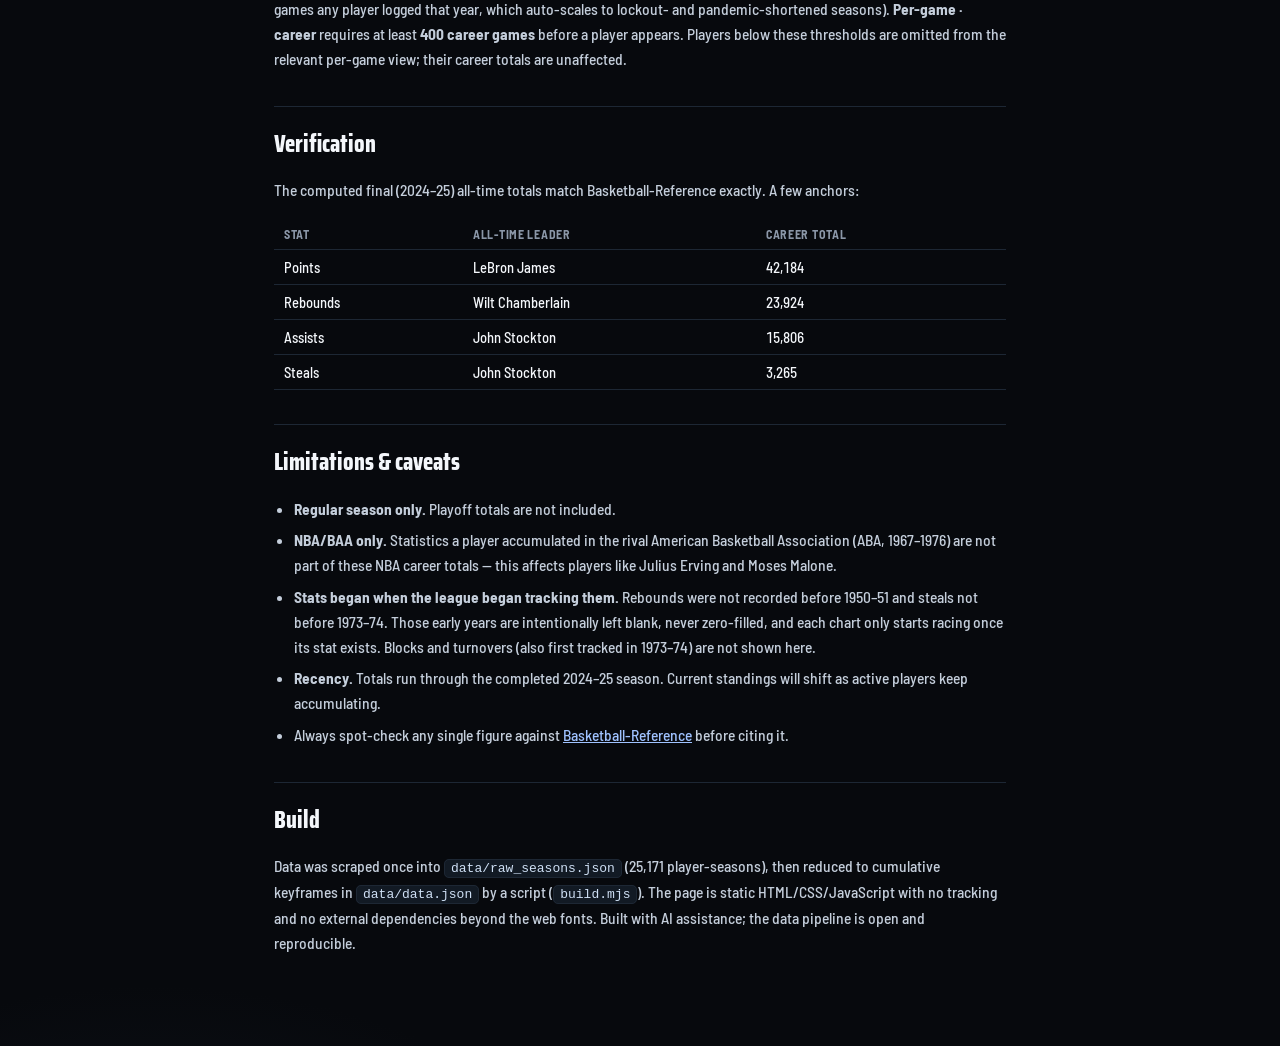
==== commit 40ca8104: "Cut AI-writing tells from page copy Rewrote sentences that read as machine-written (not-X-but-Y reve" ====
--- a/methodology.html
+++ b/methodology.html
@@ -36,12 +36,12 @@
 <main class="doc">
   <a class="back" href="index.html">&larr; Back to the race</a>
   <h1>Methodology &amp; sources</h1>
-  <p class="lede">Every bar in <strong>The Climb</strong> is a real, sourced number. This page documents exactly where the data comes from, how the running totals are built, and what the known limitations are. Nothing is a black box.</p>
+  <p class="lede">Every bar in <strong>The Climb</strong> is a sourced number. This page documents where the data comes from, how the running totals are built and what the known limitations are.</p>
 
   <h2>What the charts show</h2>
   <p>Four synchronized races track the NBA&rsquo;s leaders in four stats, driven by one shared clock. A toggle switches every chart between two views:</p>
   <ul>
-    <li><strong>Career totals</strong> &mdash; each bar is the player&rsquo;s <strong>cumulative career total</strong> through the end of that season. Retired players keep their final total and hold their place until someone climbs past them. This is the running, all-time climb.</li>
+    <li><strong>Career totals</strong> &mdash; each bar is the player&rsquo;s <strong>cumulative career total</strong> through the end of that season. Retired players keep their final total and hold their place until someone climbs past them.</li>
     <li><strong>Per-game &middot; season</strong> &mdash; each bar is that <strong>single season&rsquo;s</strong> per-game average (season total &divide; games played). The board resets and reshuffles every year, so you watch who led the league each season &mdash; Wilt&rsquo;s 50.4 points a game in 1961&ndash;62, and so on. Because every season is an independent leaderboard with heavy turnover, this view moves furiously. To move like a real horserace chart, the bars glide between seasons; the numbers shown are exact at each whole season, and the scrubber snaps to whole seasons so a figure you stop on is always a real one.</li>
     <li><strong>Per-game &middot; career</strong> &mdash; each bar is a player&rsquo;s <strong>running career per-game average</strong> (career total &divide; career games to date), updated every season, for players with at least 400 career games. Because it is cumulative, it climbs slowly and stays sticky like the totals race, and a player holds their final average after retiring. This answers &ldquo;best per-game over a whole career&rdquo; &mdash; Jordan and Wilt at 30.1 points a game, Magic at 11.2 assists.</li>
   </ul>
@@ -61,12 +61,12 @@
   <ul>
     <li>For each season from 1946&ndash;47 to 2024&ndash;25, every player&rsquo;s single-season total for the stat is read from that season&rsquo;s page.</li>
     <li>Players are identified by their unique Basketball-Reference player ID (e.g. <code>jamesle01</code>), so totals accumulate correctly even for players with identical names or accented spellings.</li>
-    <li>A player <strong>traded mid-season</strong> appears on Basketball-Reference as one row per team plus a combined-total row (labeled <code>2TM</code>, <code>3TM</code>, or <code>TOT</code>). We keep only the combined row, so each season is counted exactly once.</li>
+    <li>A player <strong>traded mid-season</strong> appears on Basketball-Reference as one row per team plus a combined-total row (labeled <code>2TM</code>, <code>3TM</code> or <code>TOT</code>). We keep only the combined row, so each season is counted exactly once.</li>
     <li>Totals carry forward through seasons a player did not play, so retired legends stay on the board and get chased down rather than disappearing.</li>
   </ul>
 
   <h2>Per-game qualifier</h2>
-  <p>Both per-game views need a minimum sample so flukes can&rsquo;t top the board, mirroring the NBA&rsquo;s own rate-stat rules. <strong>Per-game &middot; season</strong> requires games played &ge; <strong>70% of that season&rsquo;s schedule</strong> (schedule length is taken as the most games any player logged that year, which auto-scales to lockout- and pandemic-shortened seasons). <strong>Per-game &middot; career</strong> requires at least <strong>400 career games</strong> before a player appears. Players below these thresholds are simply omitted from the relevant per-game view; their career totals are unaffected.</p>
+  <p>Both per-game views need a minimum sample so flukes can&rsquo;t top the board, mirroring the NBA&rsquo;s own rate-stat rules. <strong>Per-game &middot; season</strong> requires games played &ge; <strong>70% of that season&rsquo;s schedule</strong> (schedule length is taken as the most games any player logged that year, which auto-scales to lockout- and pandemic-shortened seasons). <strong>Per-game &middot; career</strong> requires at least <strong>400 career games</strong> before a player appears. Players below these thresholds are omitted from the relevant per-game view; their career totals are unaffected.</p>
 
   <h2>Verification</h2>
   <p>The computed final (2024&ndash;25) all-time totals match Basketball-Reference exactly. A few anchors:</p>
@@ -78,17 +78,17 @@
     <tr><td>Steals</td><td>John Stockton</td><td>3,265</td></tr>
   </table>
 
-  <h2>Limitations &amp; honest caveats</h2>
+  <h2>Limitations &amp; caveats</h2>
   <ul>
     <li><strong>Regular season only.</strong> Playoff totals are not included.</li>
-    <li><strong>NBA/BAA only.</strong> Statistics a player accumulated in the rival ABA (1967&ndash;1976) are not part of these NBA career totals &mdash; this affects players like Julius Erving and Moses Malone.</li>
+    <li><strong>NBA/BAA only.</strong> Statistics a player accumulated in the rival American Basketball Association (ABA, 1967&ndash;1976) are not part of these NBA career totals &mdash; this affects players like Julius Erving and Moses Malone.</li>
     <li><strong>Stats began when the league began tracking them.</strong> Rebounds were not recorded before 1950&ndash;51 and steals not before 1973&ndash;74. Those early years are intentionally left blank, never zero-filled, and each chart only starts racing once its stat exists. Blocks and turnovers (also first tracked in 1973&ndash;74) are not shown here.</li>
     <li><strong>Recency.</strong> Totals run through the completed 2024&ndash;25 season. Current standings will shift as active players keep accumulating.</li>
     <li>Always spot-check any single figure against <a href="https://www.basketball-reference.com/" target="_blank" rel="noopener">Basketball-Reference</a> before citing it.</li>
   </ul>
 
   <h2>Build</h2>
-  <p>Data was scraped once into <code>data/raw_seasons.json</code> (25,171 player-seasons), then reduced to cumulative keyframes in <code>data/data.json</code> by a transparent script (<code>build.mjs</code>). The page is static HTML/CSS/JavaScript with no tracking and no external dependencies beyond the web fonts. Built with AI assistance; the data pipeline is open and reproducible.</p>
+  <p>Data was scraped once into <code>data/raw_seasons.json</code> (25,171 player-seasons), then reduced to cumulative keyframes in <code>data/data.json</code> by a script (<code>build.mjs</code>). The page is static HTML/CSS/JavaScript with no tracking and no external dependencies beyond the web fonts. Built with AI assistance; the data pipeline is open and reproducible.</p>
 </main>
 </body>
 </html>
